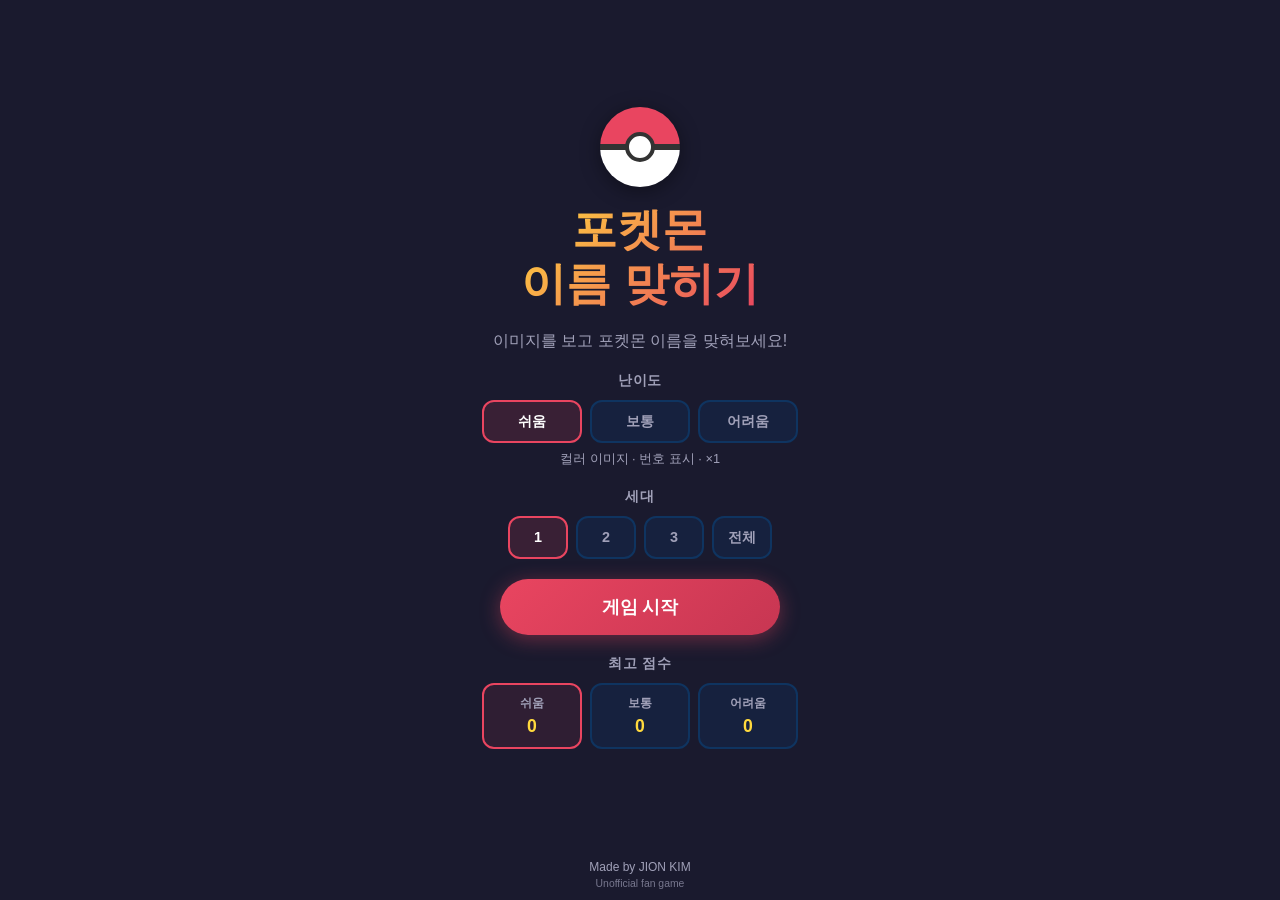
==== index.html @ 629ccf0a "fix: 데스크탑에서 보기 버튼 가운데 정렬 Co-authored-by: hayjay29 <hayjay29@users.noreply.github.com>" ====
<!doctype html>
<html lang="ko">
  <head>
    <meta charset="utf-8" />
    <meta
      name="viewport"
      content="width=device-width, initial-scale=1, viewport-fit=cover, user-scalable=no"
    />
    <meta name="theme-color" content="#1a1a2e" />
    <meta name="apple-mobile-web-app-capable" content="yes" />
    <meta name="mobile-web-app-capable" content="yes" />
    <meta name="apple-mobile-web-app-status-bar-style" content="black-translucent" />
    <meta http-equiv="Cache-Control" content="no-cache, no-store, must-revalidate" />
    <meta http-equiv="Pragma" content="no-cache" />
    <title>포켓몬 이름 맞히기</title>
    <link rel="stylesheet" href="style.css?v=11" />
  </head>
  <body>
  <div id="app">
    <!-- 시작 화면 -->
    <section id="start-screen" class="screen active">
      <div class="screen-inner">
        <div class="logo">
          <div class="pokeball" aria-hidden="true"></div>
          <h1>포켓몬<br />이름 맞히기</h1>
        </div>
        <p class="subtitle">이미지를 보고 포켓몬 이름을 맞혀보세요!</p>

        <div class="difficulty-picker">
          <p class="picker-label">난이도</p>
          <div class="difficulty-btns">
            <button class="diff-btn active" data-diff="easy">쉬움</button>
            <button class="diff-btn" data-diff="normal">보통</button>
            <button class="diff-btn" data-diff="hard">어려움</button>
          </div>
          <p class="diff-hint" id="diff-hint">컬러 이미지 · 번호 표시 · ×1</p>
        </div>

        <div class="difficulty-picker">
          <p class="picker-label">세대</p>
          <div class="difficulty-btns gen-btns">
            <button class="gen-btn active" data-gen="1">1</button>
            <button class="gen-btn" data-gen="2">2</button>
            <button class="gen-btn" data-gen="3">3</button>
            <button class="gen-btn" data-gen="all">전체</button>
          </div>
        </div>

        <button id="start-btn" class="cta">게임 시작</button>

        <div class="best-scores">
          <p class="picker-label">최고 점수</p>
          <div class="best-scores-grid">
            <div class="best-score-item active" data-diff="easy">
              <span class="best-diff-label">쉬움</span>
              <span id="best-easy" class="best-diff-value">0</span>
            </div>
            <div class="best-score-item" data-diff="normal">
              <span class="best-diff-label">보통</span>
              <span id="best-normal" class="best-diff-value">0</span>
            </div>
            <div class="best-score-item" data-diff="hard">
              <span class="best-diff-label">어려움</span>
              <span id="best-hard" class="best-diff-value">0</span>
            </div>
          </div>
        </div>
      </div>
    </section>

    <!-- 로딩 화면 -->
    <section id="loading-screen" class="screen">
      <div class="screen-inner center">
        <div class="pokeball spinning" aria-hidden="true"></div>
        <p id="loading-text">포켓몬 데이터 불러오는 중...</p>
      </div>
    </section>

    <!-- 게임 화면 -->
    <section id="game-screen" class="screen">
      <header class="game-header">
        <div class="stat">
          <span class="stat-label">점수</span>
          <span id="score" class="stat-value">0</span>
        </div>
        <div class="stat center">
          <span class="stat-label">연속</span>
          <span id="streak" class="stat-value streak">0</span>
        </div>
        <div class="stat right">
          <span class="stat-label">목숨</span>
          <div id="lives" class="lives"></div>
        </div>
      </header>

      <div class="question-area">
        <p class="question-label">이 포켓몬의 이름은?</p>
        <div class="pokemon-card">
          <div id="pokemon-image-wrap" class="pokemon-image-wrap">
            <img id="pokemon-image" src="" alt="포켓몬" referrerpolicy="no-referrer" decoding="async" />
            <div id="image-loader" class="image-loader hidden">
              <div class="pokeball small spinning" aria-hidden="true"></div>
            </div>
            <div id="image-fallback" class="image-fallback hidden">
              <div class="pokeball small" aria-hidden="true"></div>
              <p class="fallback-text">이미지를 불러오지 못했어요</p>
              <button type="button" id="retry-image-btn" class="retry-image-btn">다시 불러오기</button>
              <p class="fallback-hint">보기를 선택하면 계속 플레이할 수 있어요</p>
            </div>
          </div>
          <div id="pokemon-number" class="pokemon-number">#???</div>
        </div>
      </div>

      <div id="choices" class="choices"></div>

      <div id="feedback" class="feedback hidden" aria-live="polite">
        <p id="feedback-text"></p>
      </div>
    </section>

    <!-- 게임 오버 화면 -->
    <section id="gameover-screen" class="screen">
      <div class="screen-inner">
        <h2 class="gameover-title">게임 종료!</h2>
        <div class="result-stats">
          <div class="result-stat">
            <span class="result-label">최종 점수</span>
            <span id="final-score" class="result-value">0</span>
          </div>
          <div class="result-stat">
            <span class="result-label">맞힌 문제</span>
            <span id="final-correct" class="result-value">0</span>
          </div>
          <div class="result-stat">
            <span class="result-label">최대 연속</span>
            <span id="final-streak" class="result-value">0</span>
          </div>
        </div>
        <div id="new-record" class="new-record hidden">🏆 신기록!</div>
        <button id="share-btn" class="cta share">📸 결과 이미지 공유</button>
        <button id="retry-btn" class="cta">다시 하기</button>
        <button id="menu-btn" class="cta secondary">메인으로</button>
      </div>
    </section>

    <!-- 공유 미리보기 -->
    <div id="share-modal" class="share-modal hidden">
      <div class="share-modal-backdrop"></div>
      <div class="share-modal-content">
        <h3 class="share-modal-title">결과 이미지</h3>
        <img id="share-preview" alt="게임 결과" />
        <div class="share-modal-actions">
          <button id="share-confirm-btn" class="cta">공유하기</button>
          <button id="share-download-btn" class="cta secondary">저장하기</button>
          <button id="share-close-btn" class="cta secondary">닫기</button>
        </div>
      </div>
    </div>
  </div>

  <canvas id="share-canvas" hidden></canvas>

  <footer class="site-footer">
    <p class="footer-credit">Made by JION KIM</p>
    <p class="footer-note">Unofficial fan game</p>
  </footer>

  <script src="game.js?v=10"></script>
  </body>
</html>
---- style.css ----
:root {
  --bg: #1a1a2e;
  --bg-2: #16213e;
  --bg-card: #0f3460;
  --red: #e94560;
  --red-dark: #c73652;
  --yellow: #ffd93d;
  --blue: #4cc9f0;
  --green: #6bcb77;
  --text: #eaeaea;
  --text-dim: #a0a0b8;
  --white: #ffffff;
  --shadow: rgba(0, 0, 0, 0.4);
  --footer-clearance: 52px;
}

* {
  box-sizing: border-box;
  -webkit-tap-highlight-color: transparent;
  -webkit-touch-callout: none;
  -webkit-user-select: none;
  user-select: none;
}

html,
body {
  margin: 0;
  padding: 0;
  width: 100%;
  height: 100%;
  background: var(--bg);
  color: var(--text);
  font-family: "Pretendard", "Apple SD Gothic Neo", "Noto Sans KR", sans-serif;
  overflow: hidden;
  overscroll-behavior: none;
}

body {
  position: fixed;
  inset: 0;
}

#app {
  width: 100%;
  height: 100%;
  position: relative;
}

/* ============ Screens ============ */
.screen {
  position: absolute;
  inset: 0;
  display: flex;
  flex-direction: column;
  opacity: 0;
  pointer-events: none;
  transition: opacity 0.35s ease;
  padding: max(env(safe-area-inset-top), 16px) max(env(safe-area-inset-right), 16px)
    calc(var(--footer-clearance) + max(env(safe-area-inset-bottom), 8px))
    max(env(safe-area-inset-left), 16px);
}

.screen.active {
  opacity: 1;
  pointer-events: auto;
}

.screen-inner {
  flex: 1;
  display: flex;
  flex-direction: column;
  align-items: center;
  justify-content: center;
  gap: 20px;
  max-width: 480px;
  margin: 0 auto;
  width: 100%;
}

.screen-inner.center {
  justify-content: center;
  text-align: center;
}

/* ============ Pokeball ============ */
.pokeball {
  width: 80px;
  height: 80px;
  border-radius: 50%;
  background: linear-gradient(
    to bottom,
    var(--red) 0%,
    var(--red) 46%,
    #333 46%,
    #333 54%,
    var(--white) 54%,
    var(--white) 100%
  );
  position: relative;
  box-shadow: 0 4px 20px var(--shadow);
  flex-shrink: 0;
}

.pokeball::before {
  content: "";
  position: absolute;
  top: 50%;
  left: 50%;
  transform: translate(-50%, -50%);
  width: 22px;
  height: 22px;
  border-radius: 50%;
  background: var(--white);
  border: 4px solid #333;
}

.pokeball.small {
  width: 40px;
  height: 40px;
}

.pokeball.small::before {
  width: 12px;
  height: 12px;
  border-width: 3px;
}

.pokeball.spinning {
  animation: spin 1s linear infinite;
}

@keyframes spin {
  to {
    transform: rotate(360deg);
  }
}

/* ============ Start Screen ============ */
.logo {
  display: flex;
  flex-direction: column;
  align-items: center;
  gap: 16px;
}

.logo h1 {
  margin: 0;
  font-size: clamp(2rem, 8vw, 2.8rem);
  font-weight: 800;
  text-align: center;
  line-height: 1.2;
  background: linear-gradient(135deg, var(--yellow), var(--red));
  -webkit-background-clip: text;
  -webkit-text-fill-color: transparent;
  background-clip: text;
}

.subtitle {
  margin: 0;
  color: var(--text-dim);
  font-size: 1rem;
  text-align: center;
}

.difficulty-picker {
  width: 100%;
  text-align: center;
}

.picker-label {
  margin: 0 0 10px;
  font-size: 0.85rem;
  color: var(--text-dim);
  font-weight: 600;
  text-transform: uppercase;
  letter-spacing: 0.05em;
}

.difficulty-btns {
  display: flex;
  gap: 8px;
  justify-content: center;
}

.diff-btn,
.gen-btn {
  flex: 1;
  max-width: 100px;
  padding: 10px 12px;
  border: 2px solid var(--bg-card);
  border-radius: 12px;
  background: var(--bg-2);
  color: var(--text-dim);
  font-size: 0.9rem;
  font-weight: 600;
  cursor: pointer;
  transition: all 0.2s ease;
  font-family: inherit;
}

.gen-btn {
  max-width: 60px;
}

.diff-btn.active,
.gen-btn.active {
  border-color: var(--red);
  background: rgba(233, 69, 96, 0.15);
  color: var(--white);
}

.diff-btn:active,
.gen-btn:active {
  transform: scale(0.96);
}

.diff-hint {
  margin: 8px 0 0;
  font-size: 0.8rem;
  color: var(--text-dim);
}

.cta {
  width: 100%;
  max-width: 280px;
  padding: 16px 32px;
  border: none;
  border-radius: 50px;
  background: linear-gradient(135deg, var(--red), var(--red-dark));
  color: var(--white);
  font-size: 1.1rem;
  font-weight: 700;
  cursor: pointer;
  box-shadow: 0 4px 20px rgba(233, 69, 96, 0.4);
  transition: transform 0.15s ease, box-shadow 0.15s ease;
  font-family: inherit;
}

.cta:active {
  transform: scale(0.97);
}

.cta.secondary {
  background: var(--bg-card);
  box-shadow: none;
  border: 2px solid var(--bg-card);
  color: var(--text-dim);
}

.best-scores {
  width: 100%;
  text-align: center;
}

.best-scores-grid {
  display: flex;
  gap: 8px;
  justify-content: center;
}

.best-score-item {
  flex: 1;
  max-width: 100px;
  padding: 10px 8px;
  border: 2px solid var(--bg-card);
  border-radius: 12px;
  background: var(--bg-2);
  display: flex;
  flex-direction: column;
  gap: 4px;
  transition: border-color 0.2s ease, background 0.2s ease;
}

.best-score-item.active {
  border-color: var(--red);
  background: rgba(233, 69, 96, 0.1);
}

.best-diff-label {
  font-size: 0.75rem;
  color: var(--text-dim);
  font-weight: 600;
}

.best-diff-value {
  font-size: 1.1rem;
  font-weight: 800;
  color: var(--yellow);
}

.best-score {
  font-size: 0.9rem;
  color: var(--text-dim);
}

.best-score span {
  color: var(--yellow);
  font-weight: 700;
  font-size: 1.1rem;
}

/* ============ Loading ============ */
#loading-text {
  color: var(--text-dim);
  font-size: 0.95rem;
  margin-top: 16px;
}

/* ============ Game Header ============ */
.game-header {
  display: flex;
  justify-content: space-between;
  align-items: flex-start;
  padding-bottom: 12px;
  flex-shrink: 0;
  width: min(100%, 480px);
}

.stat {
  display: flex;
  flex-direction: column;
  gap: 2px;
  min-width: 70px;
}

.stat.center {
  align-items: center;
}

.stat.right {
  align-items: flex-end;
}

.stat-label {
  font-size: 0.7rem;
  color: var(--text-dim);
  font-weight: 600;
  text-transform: uppercase;
  letter-spacing: 0.05em;
}

.stat-value {
  font-size: 1.5rem;
  font-weight: 800;
  color: var(--white);
}

.stat-value.streak {
  color: var(--yellow);
}

.lives {
  display: flex;
  gap: 4px;
}

.heart {
  font-size: 1.3rem;
  transition: opacity 0.3s ease, transform 0.3s ease;
}

.heart.lost {
  opacity: 0.2;
  transform: scale(0.8);
}

body.in-game {
  overflow-y: auto;
  touch-action: pan-y;
}

/* ============ Question Area ============ */
#game-screen {
  gap: 8px;
  overflow-y: auto;
  -webkit-overflow-scrolling: touch;
  touch-action: pan-y;
  align-items: center;
}

body.in-game .site-footer {
  display: none;
}

body.in-game .screen {
  padding-bottom: max(env(safe-area-inset-bottom), 16px);
}

.question-area {
  flex: 0 0 auto;
  display: flex;
  flex-direction: column;
  align-items: center;
  justify-content: flex-start;
  width: min(100%, 480px);
}

.question-label {
  margin: 0 0 12px;
  font-size: 1rem;
  color: var(--text-dim);
  font-weight: 600;
}

.pokemon-card {
  background: linear-gradient(145deg, var(--bg-2), var(--bg-card));
  border-radius: 24px;
  padding: 20px;
  width: 100%;
  max-width: 320px;
  box-shadow: 0 8px 32px var(--shadow);
  display: flex;
  flex-direction: column;
  align-items: center;
  gap: 8px;
}

.pokemon-image-wrap {
  width: 200px;
  height: 200px;
  display: flex;
  align-items: center;
  justify-content: center;
  position: relative;
}

.pokemon-image-wrap img {
  max-width: 100%;
  max-height: 100%;
  object-fit: contain;
  transition: filter 0.3s ease, opacity 0.3s ease;
  image-rendering: pixelated;
}

.pokemon-image-wrap img.hidden-img {
  opacity: 0;
  visibility: hidden;
}

.image-fallback {
  position: absolute;
  inset: 0;
  display: flex;
  flex-direction: column;
  align-items: center;
  justify-content: center;
  gap: 8px;
  padding: 12px;
  text-align: center;
}

.image-fallback.hidden {
  display: none;
}

.fallback-text {
  margin: 0;
  font-size: 0.85rem;
  color: var(--text-dim);
  font-weight: 600;
}

.fallback-hint {
  margin: 0;
  font-size: 0.72rem;
  color: rgba(160, 160, 184, 0.85);
  line-height: 1.3;
}

.retry-image-btn {
  padding: 8px 14px;
  border: 2px solid var(--blue);
  border-radius: 20px;
  background: rgba(76, 201, 240, 0.12);
  color: var(--blue);
  font-size: 0.8rem;
  font-weight: 700;
  font-family: inherit;
  cursor: pointer;
}

.pokemon-image-wrap.silhouette img {
  filter: brightness(0) saturate(100%);
  opacity: 0.85;
}

.pokemon-image-wrap.blur img {
  filter: blur(12px) brightness(0.6);
}

.image-loader {
  position: absolute;
  inset: 0;
  display: flex;
  align-items: center;
  justify-content: center;
  background: rgba(15, 52, 96, 0.5);
  border-radius: 16px;
}

.image-loader.hidden {
  display: none;
}

.pokemon-number {
  font-size: 0.85rem;
  color: var(--text-dim);
  font-weight: 600;
  letter-spacing: 0.05em;
}

.pokemon-number.hidden-num {
  visibility: hidden;
}

/* ============ Choices ============ */
.choices {
  display: grid;
  grid-template-columns: 1fr 1fr;
  gap: 10px;
  width: min(100%, 480px);
  flex-shrink: 0;
}

.choice-btn {
  padding: 14px 12px;
  border: 2px solid var(--bg-card);
  border-radius: 14px;
  background: var(--bg-2);
  color: var(--text);
  font-size: 0.95rem;
  font-weight: 600;
  cursor: pointer;
  transition: all 0.2s ease;
  font-family: inherit;
  text-align: center;
  line-height: 1.3;
}

.choice-btn:active:not(:disabled) {
  transform: scale(0.97);
}

.choice-btn:disabled {
  cursor: default;
}

.choice-btn.correct {
  border-color: var(--green);
  background: rgba(107, 203, 119, 0.2);
  color: var(--green);
  animation: pulse-correct 0.4s ease;
}

.choice-btn.wrong {
  border-color: var(--red);
  background: rgba(233, 69, 96, 0.2);
  color: var(--red);
  animation: shake 0.4s ease;
}

@keyframes pulse-correct {
  0%,
  100% {
    transform: scale(1);
  }
  50% {
    transform: scale(1.05);
  }
}

@keyframes shake {
  0%,
  100% {
    transform: translateX(0);
  }
  25% {
    transform: translateX(-6px);
  }
  75% {
    transform: translateX(6px);
  }
}

/* ============ Feedback ============ */
.feedback {
  text-align: center;
  padding: 10px 12px;
  border-radius: 12px;
  flex-shrink: 0;
  width: min(100%, 480px);
  margin: 4px auto 0;
}

.feedback.hidden {
  display: none;
}

.feedback.correct-fb {
  background: rgba(107, 203, 119, 0.15);
  color: var(--green);
}

.feedback.wrong-fb {
  background: rgba(233, 69, 96, 0.15);
  color: var(--red);
}

#feedback-text {
  margin: 0;
  font-weight: 600;
  font-size: 0.95rem;
}

/* ============ Game Over ============ */
.gameover-title {
  margin: 0;
  font-size: 2rem;
  font-weight: 800;
  color: var(--red);
}

.result-stats {
  display: flex;
  flex-direction: column;
  gap: 16px;
  width: 100%;
  max-width: 280px;
}

.result-stat {
  display: flex;
  justify-content: space-between;
  align-items: center;
  padding: 12px 16px;
  background: var(--bg-2);
  border-radius: 12px;
}

.result-label {
  color: var(--text-dim);
  font-size: 0.9rem;
}

.result-value {
  font-size: 1.4rem;
  font-weight: 800;
  color: var(--yellow);
}

.new-record {
  font-size: 1.2rem;
  font-weight: 700;
  color: var(--yellow);
  animation: pulse-correct 1s ease infinite;
}

.new-record.hidden {
  display: none;
}

.cta.share {
  background: linear-gradient(135deg, var(--blue), #3a86c9);
  box-shadow: 0 4px 20px rgba(76, 201, 240, 0.35);
}

/* ============ Share Modal ============ */
.share-modal {
  position: fixed;
  inset: 0;
  z-index: 100;
  display: flex;
  align-items: center;
  justify-content: center;
  padding: max(env(safe-area-inset-top), 16px) max(env(safe-area-inset-right), 16px)
    max(env(safe-area-inset-bottom), 16px) max(env(safe-area-inset-left), 16px);
}

.share-modal.hidden {
  display: none;
}

.share-modal-backdrop {
  position: absolute;
  inset: 0;
  background: rgba(0, 0, 0, 0.75);
  backdrop-filter: blur(4px);
}

.share-modal-content {
  position: relative;
  background: var(--bg-2);
  border-radius: 20px;
  padding: 20px;
  width: 100%;
  max-width: 360px;
  display: flex;
  flex-direction: column;
  align-items: center;
  gap: 16px;
  box-shadow: 0 12px 40px var(--shadow);
}

.share-modal-title {
  margin: 0;
  font-size: 1.1rem;
  font-weight: 700;
  color: var(--text);
}

#share-preview {
  width: 100%;
  border-radius: 12px;
  box-shadow: 0 4px 16px var(--shadow);
}

.share-modal-actions {
  display: flex;
  flex-direction: column;
  gap: 8px;
  width: 100%;
}

.share-modal-actions .cta {
  max-width: none;
}

/* ============ Responsive ============ */
@media (max-height: 600px) {
  .pokemon-image-wrap {
    width: 150px;
    height: 150px;
  }

  .pokemon-card {
    padding: 14px;
  }

  .choice-btn {
    padding: 10px 8px;
    font-size: 0.85rem;
  }
}

/* ============ Site Footer ============ */
.site-footer {
  position: fixed;
  bottom: 0;
  left: 0;
  right: 0;
  z-index: 10;
  padding: 8px max(env(safe-area-inset-right), 16px) max(env(safe-area-inset-bottom), 8px)
    max(env(safe-area-inset-left), 16px);
  text-align: center;
  pointer-events: none;
}

.footer-credit,
.footer-note {
  margin: 0;
  line-height: 1.4;
}

.footer-credit {
  font-size: 0.75rem;
  color: var(--text-dim);
}

.footer-credit a {
  color: var(--blue);
  text-decoration: none;
  pointer-events: auto;
}

.footer-credit a:hover {
  text-decoration: underline;
}

.footer-note {
  font-size: 0.65rem;
  color: rgba(160, 160, 184, 0.7);
  margin-top: 2px;
}
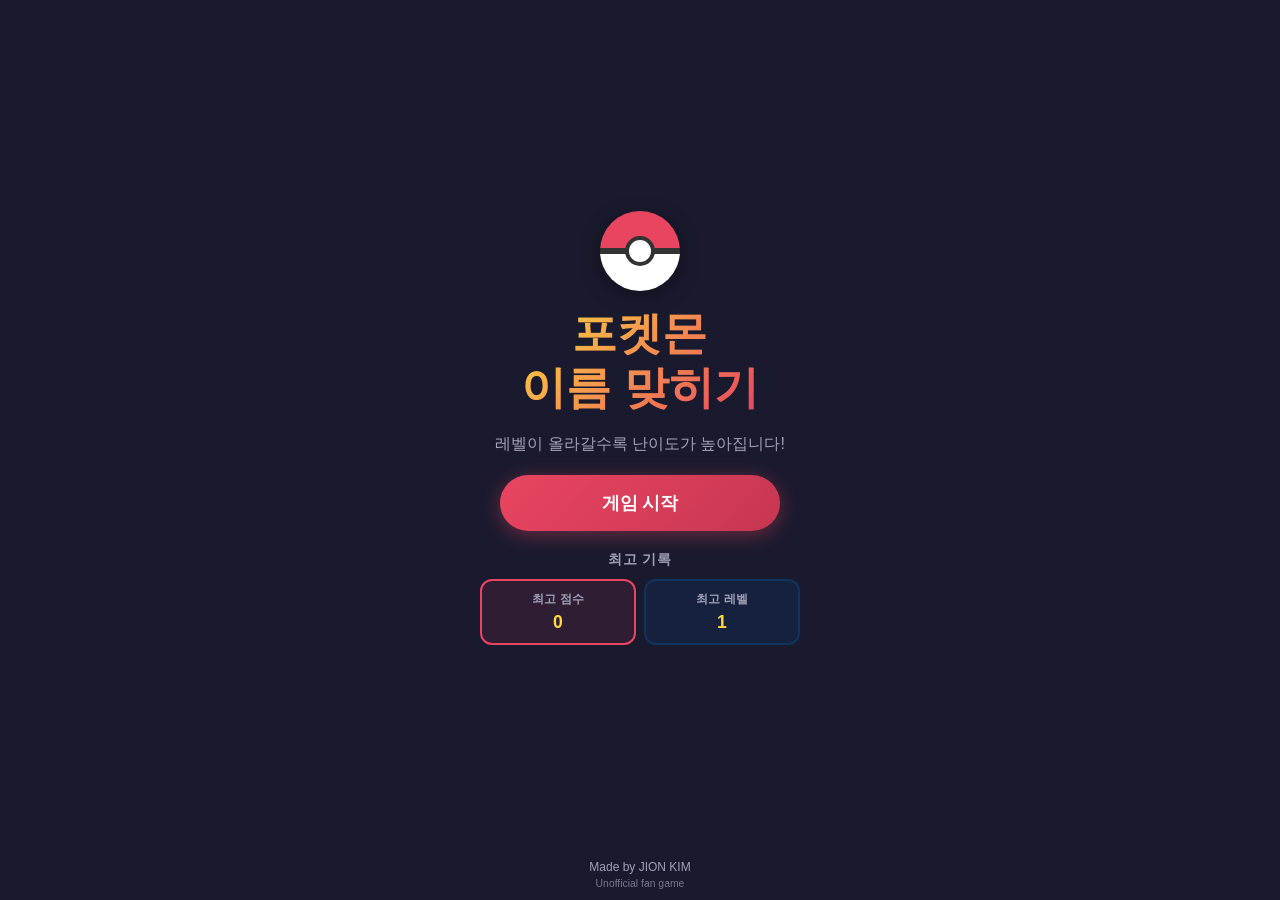
==== commit 3cab7e4d: "feat: 레벨업 진행 방식으로 게임 구조 변경 - 난이도/세대 선택 제거, 레벨 1부터 자동 진행 - 레벨별 세대·난이도 순환 (1세대 컬러→번호숨김→실루엣...) - 레벨당 1" ====
--- a/index.html
+++ b/index.html
@@ -13,7 +13,7 @@
     <meta http-equiv="Cache-Control" content="no-cache, no-store, must-revalidate" />
     <meta http-equiv="Pragma" content="no-cache" />
     <title>포켓몬 이름 맞히기</title>
-    <link rel="stylesheet" href="style.css?v=11" />
+    <link rel="stylesheet" href="style.css?v=12" />
   </head>
   <body>
   <div id="app">
@@ -24,44 +24,20 @@
           <div class="pokeball" aria-hidden="true"></div>
           <h1>포켓몬<br />이름 맞히기</h1>
         </div>
-        <p class="subtitle">이미지를 보고 포켓몬 이름을 맞혀보세요!</p>
-
-        <div class="difficulty-picker">
-          <p class="picker-label">난이도</p>
-          <div class="difficulty-btns">
-            <button class="diff-btn active" data-diff="easy">쉬움</button>
-            <button class="diff-btn" data-diff="normal">보통</button>
-            <button class="diff-btn" data-diff="hard">어려움</button>
-          </div>
-          <p class="diff-hint" id="diff-hint">컬러 이미지 · 번호 표시 · ×1</p>
-        </div>
-
-        <div class="difficulty-picker">
-          <p class="picker-label">세대</p>
-          <div class="difficulty-btns gen-btns">
-            <button class="gen-btn active" data-gen="1">1</button>
-            <button class="gen-btn" data-gen="2">2</button>
-            <button class="gen-btn" data-gen="3">3</button>
-            <button class="gen-btn" data-gen="all">전체</button>
-          </div>
-        </div>
+        <p class="subtitle">레벨이 올라갈수록 난이도가 높아집니다!</p>
 
         <button id="start-btn" class="cta">게임 시작</button>
 
         <div class="best-scores">
-          <p class="picker-label">최고 점수</p>
-          <div class="best-scores-grid">
-            <div class="best-score-item active" data-diff="easy">
-              <span class="best-diff-label">쉬움</span>
-              <span id="best-easy" class="best-diff-value">0</span>
+          <p class="picker-label">최고 기록</p>
+          <div class="best-scores-grid single">
+            <div class="best-score-item active">
+              <span class="best-diff-label">최고 점수</span>
+              <span id="best-score" class="best-diff-value">0</span>
             </div>
-            <div class="best-score-item" data-diff="normal">
-              <span class="best-diff-label">보통</span>
-              <span id="best-normal" class="best-diff-value">0</span>
-            </div>
-            <div class="best-score-item" data-diff="hard">
-              <span class="best-diff-label">어려움</span>
-              <span id="best-hard" class="best-diff-value">0</span>
+            <div class="best-score-item">
+              <span class="best-diff-label">최고 레벨</span>
+              <span id="best-level" class="best-diff-value">1</span>
             </div>
           </div>
         </div>
@@ -84,14 +60,29 @@
           <span id="score" class="stat-value">0</span>
         </div>
         <div class="stat center">
-          <span class="stat-label">연속</span>
-          <span id="streak" class="stat-value streak">0</span>
+          <span class="stat-label">레벨</span>
+          <span id="level" class="stat-value level">1</span>
         </div>
         <div class="stat right">
           <span class="stat-label">목숨</span>
           <div id="lives" class="lives"></div>
         </div>
       </header>
+
+      <div class="level-progress">
+        <span id="level-desc" class="level-desc">1세대 · 컬러 · 번호 표시</span>
+        <div class="level-bar-track">
+          <div id="level-fill" class="level-bar-fill"></div>
+        </div>
+        <span id="level-count" class="level-count">0 / 10</span>
+      </div>
+
+      <div class="stat-row">
+        <div class="mini-stat">
+          <span class="mini-label">연속</span>
+          <span id="streak" class="mini-value streak">0</span>
+        </div>
+      </div>
 
       <div class="question-area">
         <p class="question-label">이 포켓몬의 이름은?</p>
@@ -129,6 +120,10 @@
             <span id="final-score" class="result-value">0</span>
           </div>
           <div class="result-stat">
+            <span class="result-label">도달 레벨</span>
+            <span id="final-level" class="result-value">1</span>
+          </div>
+          <div class="result-stat">
             <span class="result-label">맞힌 문제</span>
             <span id="final-correct" class="result-value">0</span>
           </div>
@@ -143,6 +138,15 @@
         <button id="menu-btn" class="cta secondary">메인으로</button>
       </div>
     </section>
+
+    <!-- 레벨업 -->
+    <div id="levelup-overlay" class="levelup-overlay hidden">
+      <div class="levelup-content">
+        <p class="levelup-badge">LEVEL UP!</p>
+        <p id="levelup-num" class="levelup-num">Level 2</p>
+        <p id="levelup-desc" class="levelup-desc"></p>
+      </div>
+    </div>
 
     <!-- 공유 미리보기 -->
     <div id="share-modal" class="share-modal hidden">
@@ -166,6 +170,6 @@
     <p class="footer-note">Unofficial fan game</p>
   </footer>
 
-  <script src="game.js?v=10"></script>
+  <script src="game.js?v=12"></script>
   </body>
 </html>
--- a/style.css
+++ b/style.css
@@ -306,6 +306,148 @@
   margin-top: 16px;
 }
 
+.best-scores-grid.single {
+  max-width: 320px;
+  margin: 0 auto;
+}
+
+.best-scores-grid.single .best-score-item {
+  max-width: none;
+}
+
+.stat-value.level {
+  color: var(--blue);
+}
+
+.stat-row {
+  display: flex;
+  justify-content: center;
+  width: min(100%, 480px);
+}
+
+.mini-stat {
+  display: flex;
+  align-items: center;
+  gap: 6px;
+  padding: 4px 12px;
+  background: var(--bg-2);
+  border-radius: 20px;
+}
+
+.mini-label {
+  font-size: 0.7rem;
+  color: var(--text-dim);
+  font-weight: 600;
+}
+
+.mini-value {
+  font-size: 1rem;
+  font-weight: 800;
+  color: var(--white);
+}
+
+.mini-value.streak {
+  color: var(--yellow);
+}
+
+.level-progress {
+  width: min(100%, 480px);
+  display: flex;
+  flex-direction: column;
+  gap: 6px;
+  padding: 0 2px 4px;
+}
+
+.level-desc {
+  font-size: 0.75rem;
+  color: var(--text-dim);
+  text-align: center;
+  font-weight: 600;
+}
+
+.level-bar-track {
+  height: 6px;
+  background: var(--bg-card);
+  border-radius: 3px;
+  overflow: hidden;
+}
+
+.level-bar-fill {
+  height: 100%;
+  width: 0%;
+  background: linear-gradient(90deg, var(--blue), var(--yellow));
+  border-radius: 3px;
+  transition: width 0.35s ease;
+}
+
+.level-count {
+  font-size: 0.72rem;
+  color: var(--text-dim);
+  text-align: right;
+  font-weight: 600;
+}
+
+/* ============ Level Up Overlay ============ */
+.levelup-overlay {
+  position: fixed;
+  inset: 0;
+  z-index: 200;
+  display: flex;
+  align-items: center;
+  justify-content: center;
+  background: rgba(0, 0, 0, 0.75);
+  backdrop-filter: blur(6px);
+  padding: 24px;
+}
+
+.levelup-overlay.hidden {
+  display: none;
+}
+
+.levelup-content {
+  text-align: center;
+  animation: levelup-pop 0.5s ease;
+}
+
+.levelup-badge {
+  margin: 0 0 8px;
+  font-size: 1rem;
+  font-weight: 800;
+  letter-spacing: 0.15em;
+  color: var(--yellow);
+}
+
+.levelup-num {
+  margin: 0 0 12px;
+  font-size: 3rem;
+  font-weight: 800;
+  background: linear-gradient(135deg, var(--yellow), var(--red));
+  -webkit-background-clip: text;
+  -webkit-text-fill-color: transparent;
+  background-clip: text;
+}
+
+.levelup-desc {
+  margin: 0;
+  font-size: 1rem;
+  color: var(--text-dim);
+  font-weight: 600;
+}
+
+@keyframes levelup-pop {
+  0% {
+    transform: scale(0.6);
+    opacity: 0;
+  }
+  60% {
+    transform: scale(1.08);
+  }
+  100% {
+    transform: scale(1);
+    opacity: 1;
+  }
+}
+
 /* ============ Game Header ============ */
 .game-header {
   display: flex;
